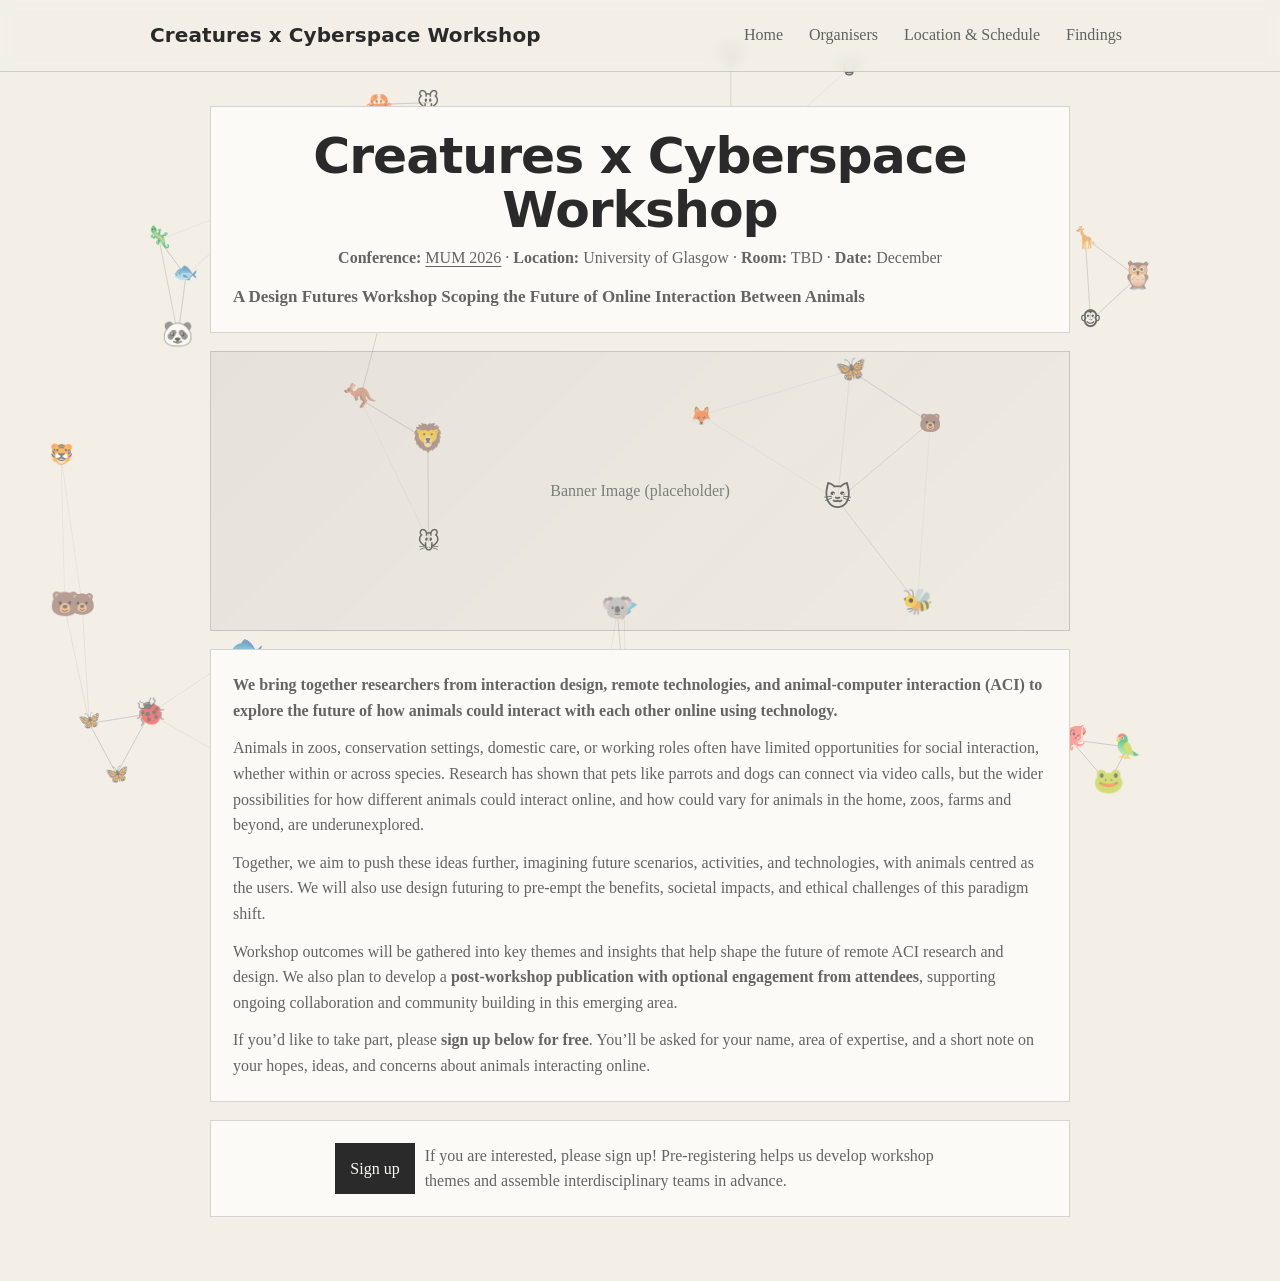
==== index.html @ 77076a43 "adding initial site" ====
<!doctype html>
<html lang="en">
  <head>
    <meta charset="utf-8" />
    <meta name="viewport" content="width=device-width,initial-scale=1" />
    <title>Creatures x Cyberspace Workshop</title>
    <meta
      name="description"
      content="A workshop on scoping the design space of animals interacting together online through remote technologies and animal-computer interaction."
    />
    <link rel="stylesheet" href="./styles.css" />
    <script defer src="./site.js"></script>
  </head>
  <body>
    <a class="skip-link" href="#main">Skip to content</a>

    <header class="site-header">
      <div class="container header-inner">
        <a class="brand" href="./index.html" aria-label="Go to homepage">
          <div class="brand-text">
            <strong>Creatures x Cyberspace Workshop</strong>
          </div>
        </a>

        <nav class="site-nav" aria-label="Primary">
          <a class="nav-link" href="./index.html">Home</a>
          <a class="nav-link" href="./organisers.html">Organisers</a>
          <a class="nav-link" href="./schedule.html">Location &amp; Schedule</a>
          <a class="nav-link" href="./outputs.html">Findings</a>
        </nav>
      </div>
    </header>

    <main id="main" class="container">
      <section class="center-stack" aria-label="Homepage content">
        <div class="paper">
          <h1>Creatures x Cyberspace Workshop</h1>
          <p class="muted" style="text-align: center; margin-top: -6px">
            <strong>Conference:</strong>
            <a href="https://mum-conf.org/2026/" target="_blank" rel="noreferrer"
              >MUM 2026</a
            >
            · <strong>Location:</strong> University of Glasgow ·
            <strong>Room:</strong> TBD · <strong>Date:</strong> December
          </p>
          <p class="lede">
            <strong>
              A Design Futures Workshop Scoping the Future of Online Interaction
              Between Animals
            </strong>
          </p>
          
        </div>

        <div class="paper banner" role="img" aria-label="Banner image placeholder">
          Banner Image (placeholder)
        </div>

        <div class="paper" aria-label="Call for participation">
          <p>
            <strong>
              We bring together researchers from interaction design, remote
              technologies, and animal-computer interaction (ACI) to explore the
              future of how animals could interact with each other online using
              technology.
            </strong>
          </p>
          <p>
            Animals in zoos, conservation settings, domestic care, or working roles
            often have limited opportunities for social interaction, whether within
            or across species. Research has shown that pets like parrots and dogs
            can connect via video calls, but the wider possibilities for
            how different animals could interact online, and how could vary for animals in the home, zoos, farms and beyond, are underunexplored.
          </p>
          <p>
            Together, we aim to push these ideas further, imagining future
            scenarios, activities, and technologies, with animals centred as the users. 
            We will also use design futuring to pre-empt the 
            benefits, societal impacts, and ethical challenges of this paradigm shift.
          </p>
          <p>
            Workshop outcomes will be gathered into key themes and insights that
            help shape the future of remote ACI research and design. We also plan
            to develop a <b>post-workshop publication with optional engagement from attendees</b>,
            supporting ongoing collaboration and community building in this
            emerging area.
          </p>
          <p>
            If you’d like to take part, please <strong>sign up below for free</strong>.
            You’ll be asked for your name, area of expertise, and a short note on
            your hopes, ideas, and concerns about animals interacting online.
          </p>
        </div>

        <div class="paper" aria-label="Signup">
          <div class="stack-actions">
            <a class="btn btn-primary" data-signup-link href="#">Sign up</a>
            <span class="muted" style="max-width: 520px; text-align: left">
              If you are interested, please sign up! Pre-registering helps us develop workshop themes and assemble
              interdisciplinary teams in advance.
            </span>
          </div>
        </div>
      </section>
    </main>
  </body>
</html>
---- styles.css ----
/* Workshop microsite styles (no build step) */

:root {
  --page: #f3efe7; /* warm light grey */
  --paper: #fbfaf7; /* off-white boxes */
  --ink: #2a2a2a; /* dark grey text */
  --muted: rgba(42, 42, 42, 0.72);
  --faint: rgba(42, 42, 42, 0.56);
  --border: rgba(42, 42, 42, 0.18);

  --accent: #2a2a2a;
  --max: 980px;

  --font-body: ui-serif, Georgia, Cambria, "Times New Roman", Times, serif;
  --font-display: "Raleway", ui-sans-serif, system-ui, -apple-system, Segoe UI,
    Roboto, Inter, Helvetica, Arial;
}

/* Load display font */
@import url("https://fonts.googleapis.com/css2?family=Raleway:wght@400;600;700&display=swap");

*,
*::before,
*::after {
  box-sizing: border-box;
}

body {
  margin: 0;
  font-family: var(--font-body);
  line-height: 1.6;
  color: var(--ink);
  background: var(--page);
}

a {
  color: inherit;
  text-decoration-thickness: 1px;
  text-underline-offset: 3px;
}

a:hover {
  text-decoration-thickness: 2px;
}

.skip-link {
  position: absolute;
  left: 12px;
  top: 10px;
  padding: 10px 12px;
  border-radius: 999px;
  background: var(--paper);
  border: 1px solid var(--border);
  transform: translateY(-200%);
  transition: transform 160ms ease;
  z-index: 1000;
}

.skip-link:focus {
  transform: translateY(0);
  outline: none;
}

.container {
  width: min(100% - 40px, var(--max));
  margin-inline: auto;
}

header.site-header {
  position: sticky;
  top: 0;
  z-index: 50;
  backdrop-filter: blur(6px);
  background: rgba(243, 239, 231, 0.82);
  border-bottom: 1px solid var(--border);
}

.header-inner {
  display: flex;
  align-items: center;
  justify-content: space-between;
  gap: 16px;
  padding: 16px 0;
}

.brand {
  display: flex;
  align-items: center;
  gap: 10px;
  text-decoration: none;
}

.brand-text {
  display: block;
}

.brand-text strong {
  font-family: var(--font-display);
  font-weight: 600;
  font-size: 1.25rem;
  letter-spacing: 0.1px;
}

nav.site-nav {
  display: flex;
  align-items: center;
  gap: 10px;
  flex-wrap: wrap;
  justify-content: flex-end;
}

.nav-link {
  padding: 6px 8px;
  text-decoration: none;
  color: var(--muted);
  border-bottom: 1px solid transparent;
}

.nav-link[aria-current="page"] {
  color: var(--ink);
  border-bottom-color: var(--ink);
}

.nav-link:hover {
  color: var(--ink);
  border-bottom-color: rgba(42, 42, 42, 0.5);
}

.btn {
  display: inline-flex;
  align-items: center;
  justify-content: center;
  gap: 10px;
  padding: 12px 14px;
  border-radius: 0;
  border: 1px solid var(--border);
  background: var(--paper);
  color: var(--ink);
  text-decoration: none;
  transition: background 140ms ease, border-color 140ms ease;
}

.btn:hover {
  background: #ffffff;
  border-color: rgba(42, 42, 42, 0.28);
}

.btn:focus-visible,
.nav-link:focus-visible {
  outline: 2px solid rgba(42, 42, 42, 0.65);
  outline-offset: 2px;
}

.btn-primary {
  background: var(--ink);
  color: var(--paper);
  border-color: rgba(42, 42, 42, 0.5);
}

.btn-primary:hover {
  background: #141414;
}

.btn-small {
  padding: 9px 12px;
  font-size: 0.95rem;
}

main {
  padding: 34px 0 64px;
}

h1 {
  margin: 0 0 14px;
  line-height: 1.08;
  font-family: var(--font-display);
  font-weight: 600;
  font-size: clamp(2.1rem, 4.4vw, 3.15rem);
  letter-spacing: -0.02em;
}

.lede {
  margin: 0 0 18px;
  color: var(--muted);
  font-size: 1.06rem;
}

section {
  margin-top: 26px;
}

.section-title {
  font-family: var(--font-display);
  font-size: 1.5rem;
  margin: 0 0 10px;
  letter-spacing: -0.01em;
}

.section-subtitle {
  margin: 0 0 16px;
  color: var(--muted);
}

.grid {
  display: grid;
  grid-template-columns: repeat(12, 1fr);
  gap: 14px;
}

.grid > .card {
  grid-column: span 12;
}

.card {
  padding: 18px;
  border-radius: 0;
  background: var(--paper);
  border: 1px solid var(--border);
}

.card h3 {
  margin: 0 0 8px;
  font-size: 1.08rem;
}

.card p {
  margin: 0;
  color: var(--muted);
}

.callout {
  padding: 18px;
  border-radius: 0;
  border: 1px solid var(--border);
  background: var(--paper);
}

.callout strong {
  color: var(--ink);
}

.two-col {
  display: grid;
  grid-template-columns: 1fr 1fr;
  gap: 14px;
}

.list {
  margin: 0;
  padding-left: 18px;
  color: var(--muted);
}

.list li {
  margin: 8px 0;
}

.muted {
  color: var(--muted);
}

.faint {
  color: var(--faint);
}

.table {
  width: 100%;
  border-collapse: collapse;
  overflow: hidden;
  border-radius: 0;
  border: 1px solid var(--border);
  background: var(--paper);
}

.table th,
.table td {
  text-align: left;
  padding: 12px 12px;
  border-bottom: 1px solid rgba(42, 42, 42, 0.12);
  vertical-align: top;
}

.table th {
  color: var(--ink);
  font-size: 0.95rem;
  background: rgba(42, 42, 42, 0.04);
}

.table td {
  color: var(--muted);
}

.table tr:last-child td {
  border-bottom: none;
}

footer.site-footer {
  padding: 26px 0 40px;
  border-top: 1px solid var(--border);
  background: rgba(243, 239, 231, 0.65);
}

.footer-inner {
  display: flex;
  align-items: flex-start;
  justify-content: space-between;
  gap: 12px;
  flex-wrap: wrap;
}

.footer-inner p {
  margin: 0;
  color: var(--muted);
  font-size: 0.95rem;
}

.footer-links {
  display: flex;
  gap: 10px;
  flex-wrap: wrap;
}

.tag {
  font-size: 0.86rem;
  padding: 6px 10px;
  border-radius: 0;
  border: 1px solid var(--border);
  color: var(--muted);
  text-decoration: none;
}

.tag:hover {
  color: var(--ink);
  background: #ffffff;
}

@media (min-width: 760px) {
  .grid .card.span-6 {
    grid-column: span 6;
  }
  .grid .card.span-4 {
    grid-column: span 4;
  }
  .grid .card.span-8 {
    grid-column: span 8;
  }
}

@media (max-width: 860px) {
  nav.site-nav {
    justify-content: flex-start;
  }
}

@media (max-width: 620px) {
  .two-col {
    grid-template-columns: 1fr;
  }
}

@media (prefers-reduced-motion: reduce) {
  .btn,
  .skip-link {
    transition: none;
  }
}

/* New simplified homepage layout */
.center-stack {
  max-width: 860px;
  margin: 0 auto;
  display: grid;
  gap: 18px;
  text-align: center;
}

.paper {
  background: var(--paper);
  border: 1px solid var(--border);
  border-radius: 0;
  padding: 22px;
}

.paper h2,
.paper h3 {
  margin-top: 0;
}

.banner {
  height: clamp(180px, 28vw, 280px);
  display: grid;
  place-items: center;
  border: 1px solid var(--border);
  background: linear-gradient(135deg, rgba(42, 42, 42, 0.06), rgba(42, 42, 42, 0.02));
  color: var(--faint);
}

.organiser-photo {
  width: 100%;
  height: 100%;
  object-fit: cover;
  display: block;
}

.organiser-photo-frame {
  width: 100%;
  aspect-ratio: 1 / 1;
  max-width: 220px;
  border: 1px solid var(--border);
  background: rgba(42, 42, 42, 0.04);
  margin-bottom: 12px;
  overflow: hidden;
  margin-left: auto;
  margin-right: auto;
}

.organiser-card {
  padding: 12px;
}

.organiser-card h3 {
  font-size: 1rem;
  margin-bottom: 6px;
}

.organiser-card p {
  font-size: 0.95rem;
}

.organiser-card .tag {
  padding: 5px 9px;
}

.paper p {
  text-align: left;
  margin: 0 0 12px;
  color: var(--muted);
}

.paper p:last-child {
  margin-bottom: 0;
}

.stack-actions {
  display: flex;
  justify-content: center;
  gap: 10px;
  flex-wrap: wrap;
}

/* Animal network background canvas */
#network-bg {
  position: fixed;
  inset: 0;
  z-index: -1;
  pointer-events: none;
  opacity: 0.55;
}
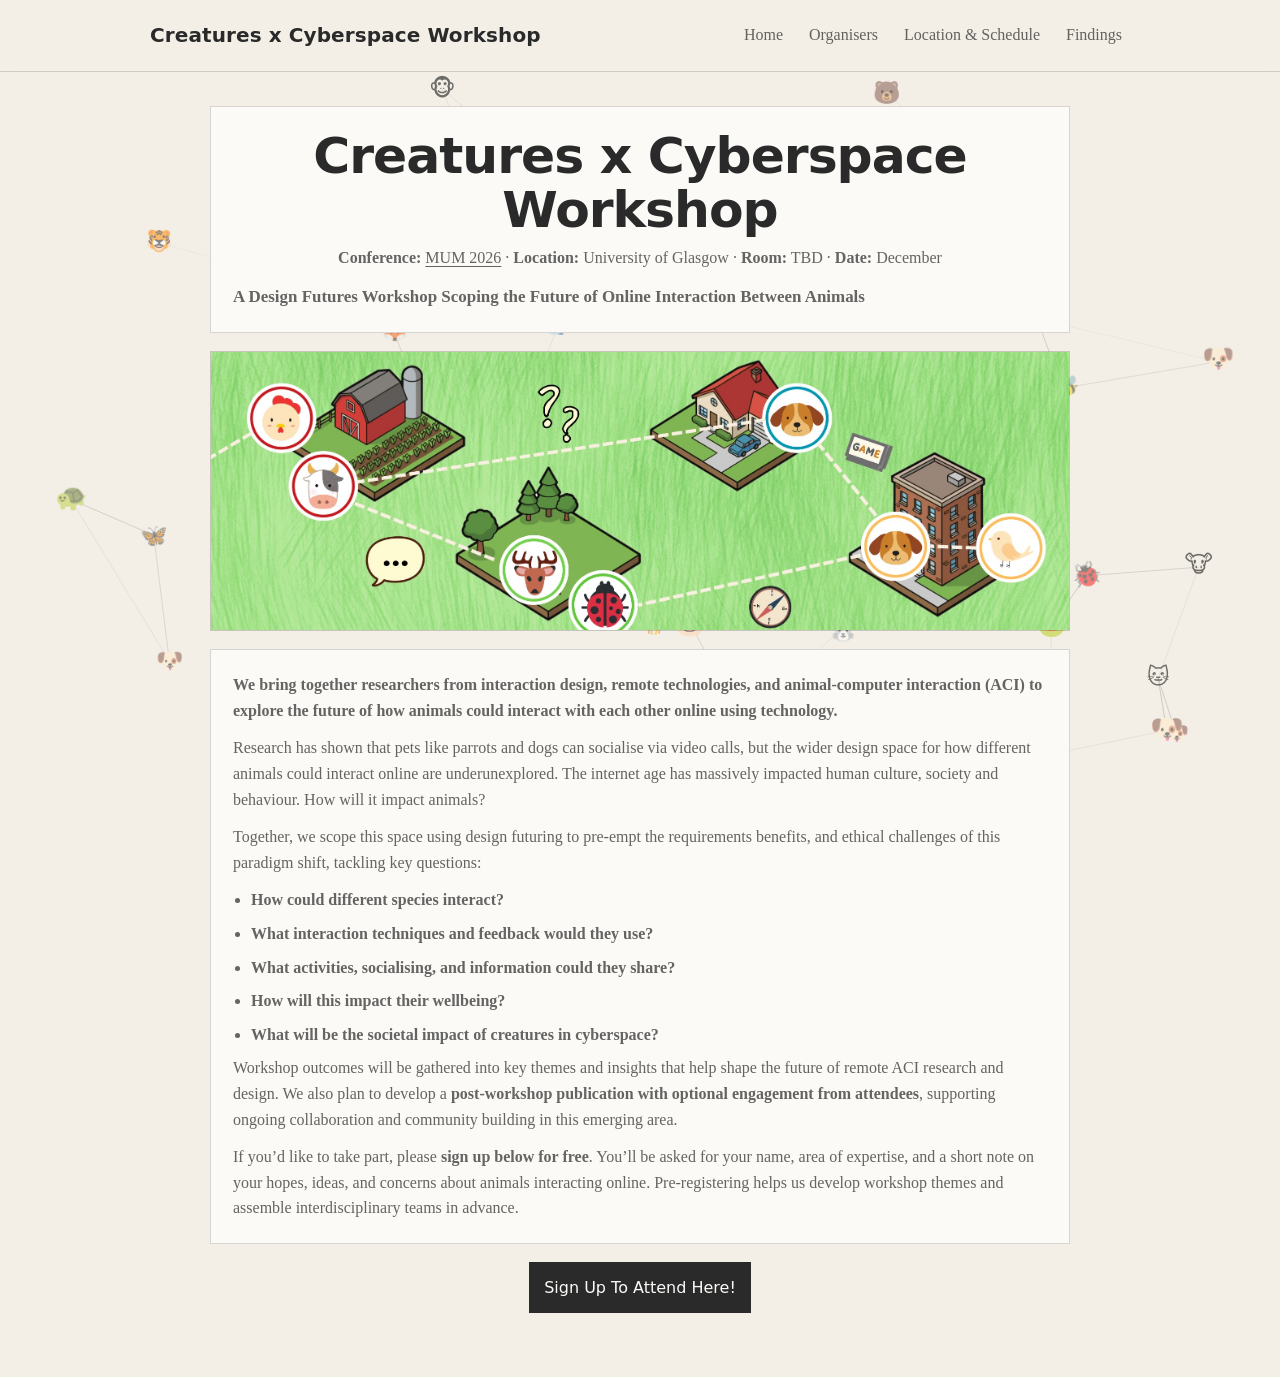
==== commit 49d7458f: "banner, form link, updated text" ====
--- a/index.html
+++ b/index.html
@@ -52,8 +52,14 @@
           
         </div>
 
-        <div class="paper banner" role="img" aria-label="Banner image placeholder">
-          Banner Image (placeholder)
+        <div class="paper banner">
+          <img
+            class="banner-image"
+            src="./media/CxC%20Banner.jpg"
+            alt="Creatures x Cyberspace workshop banner"
+            loading="eager"
+            decoding="async"
+          />
         </div>
 
         <div class="paper" aria-label="Call for participation">
@@ -66,18 +72,22 @@
             </strong>
           </p>
           <p>
-            Animals in zoos, conservation settings, domestic care, or working roles
-            often have limited opportunities for social interaction, whether within
-            or across species. Research has shown that pets like parrots and dogs
-            can connect via video calls, but the wider possibilities for
-            how different animals could interact online, and how could vary for animals in the home, zoos, farms and beyond, are underunexplored.
+            Research has shown that pets like parrots and dogs can socialise via video calls, but the wider design space for
+            how different animals could interact online are underunexplored.
+            The internet age has massively impacted human culture, society and behaviour. How will it impact animals?
           </p>
           <p>
-            Together, we aim to push these ideas further, imagining future
-            scenarios, activities, and technologies, with animals centred as the users. 
-            We will also use design futuring to pre-empt the 
-            benefits, societal impacts, and ethical challenges of this paradigm shift.
+            Together, we scope this  space using design futuring to pre-empt the requirements
+            benefits, and ethical challenges of this paradigm shift, tackling key questions:
           </p>
+
+          <ul class="list">
+            <li>How could different species interact?</li>
+            <li>What interaction techniques and feedback would they use?</li>
+            <li>What activities, socialising, and information could they share?</li>
+            <li>How will this impact their wellbeing?</li>
+            <li>What will be the societal impact of creatures in cyberspace?</li>
+          </ul>
           <p>
             Workshop outcomes will be gathered into key themes and insights that
             help shape the future of remote ACI research and design. We also plan
@@ -88,19 +98,21 @@
           <p>
             If you’d like to take part, please <strong>sign up below for free</strong>.
             You’ll be asked for your name, area of expertise, and a short note on
-            your hopes, ideas, and concerns about animals interacting online.
+            your hopes, ideas, and concerns about animals interacting online. Pre-registering 
+            helps us develop workshop themes and assemble interdisciplinary teams in advance.
           </p>
         </div>
 
-        <div class="paper" aria-label="Signup">
-          <div class="stack-actions">
-            <a class="btn btn-primary" data-signup-link href="#">Sign up</a>
-            <span class="muted" style="max-width: 520px; text-align: left">
-              If you are interested, please sign up! Pre-registering helps us develop workshop themes and assemble
-              interdisciplinary teams in advance.
-            </span>
-          </div>
-        </div>
+
+            <a
+              class="btn btn-primary"
+              data-signup-link
+              href="https://docs.google.com/forms/d/e/1FAIpQLSeMGYl7zShqS2wK8KQbgLxn_6QZ76BqxhCKkeny4cI92czZ3A/viewform?usp=sharing&amp;ouid=118127600199843286922"
+              target="_blank"
+              rel="noreferrer"
+              >Sign Up To Attend Here!</a
+            >
+
       </section>
     </main>
   </body>
--- a/styles.css
+++ b/styles.css
@@ -161,6 +161,14 @@
   background: #141414;
 }
 
+/* Homepage signup: Raleway + shrink-to-text inside centered grid column */
+[data-signup-link] {
+  font-family: var(--font-display);
+  width: fit-content;
+  max-width: 100%;
+  justify-self: center;
+}
+
 .btn-small {
   padding: 9px 12px;
   font-size: 0.95rem;
@@ -249,6 +257,8 @@
   margin: 0;
   padding-left: 18px;
   color: var(--muted);
+  text-align: left;
+  font-weight: 600;
 }
 
 .list li {
@@ -388,11 +398,17 @@
 
 .banner {
   height: clamp(180px, 28vw, 280px);
-  display: grid;
-  place-items: center;
-  border: 1px solid var(--border);
-  background: linear-gradient(135deg, rgba(42, 42, 42, 0.06), rgba(42, 42, 42, 0.02));
-  color: var(--faint);
+  border: 1px solid var(--border);
+  padding: 0;
+  overflow: hidden;
+  background: rgba(42, 42, 42, 0.04);
+}
+
+.banner-image {
+  width: 100%;
+  height: 100%;
+  object-fit: cover;
+  display: block;
 }
 
 .organiser-photo {
@@ -435,6 +451,10 @@
   text-align: left;
   margin: 0 0 12px;
   color: var(--muted);
+}
+
+.paper[aria-label="Call for participation"] {
+  text-align: left;
 }
 
 .paper p:last-child {
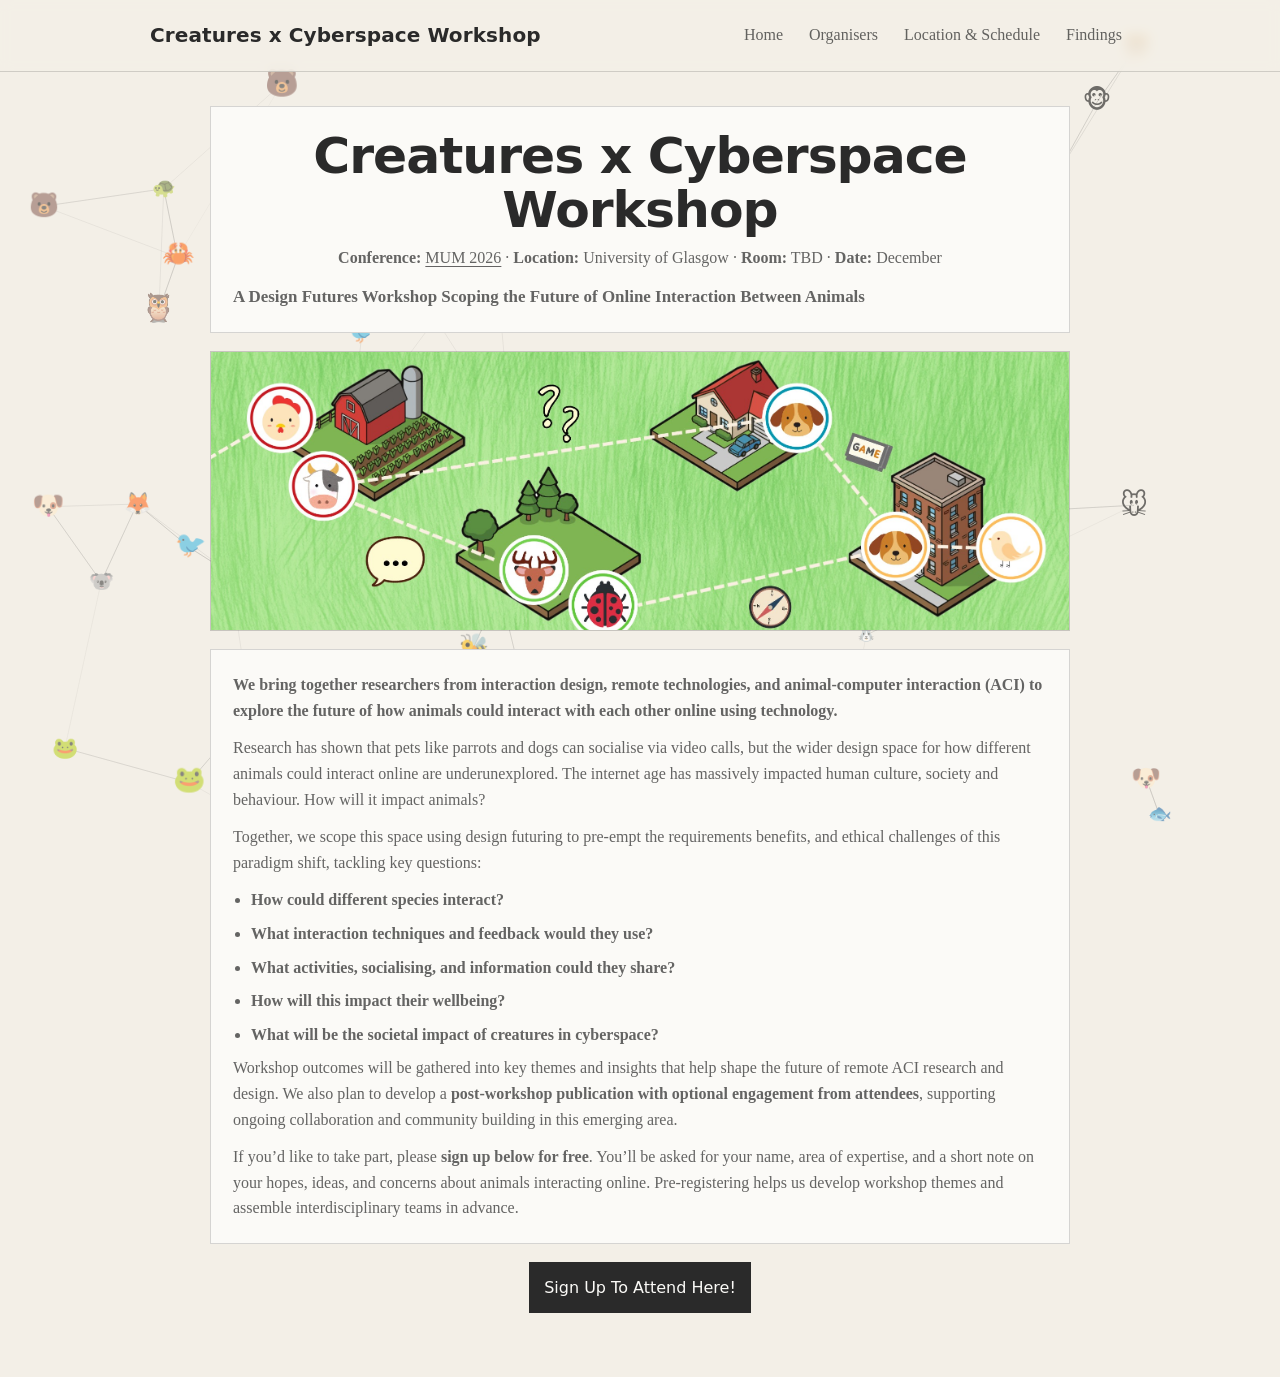
==== commit 81e16150: "formatting issues" ====
--- a/index.html
+++ b/index.html
@@ -8,8 +8,8 @@
       name="description"
       content="A workshop on scoping the design space of animals interacting together online through remote technologies and animal-computer interaction."
     />
-    <link rel="stylesheet" href="./styles.css" />
-    <script defer src="./site.js"></script>
+    <link rel="stylesheet" href="./styles.css?v=2026-04-30" />
+    <script defer src="./site.js?v=2026-04-30"></script>
   </head>
   <body>
     <a class="skip-link" href="#main">Skip to content</a>
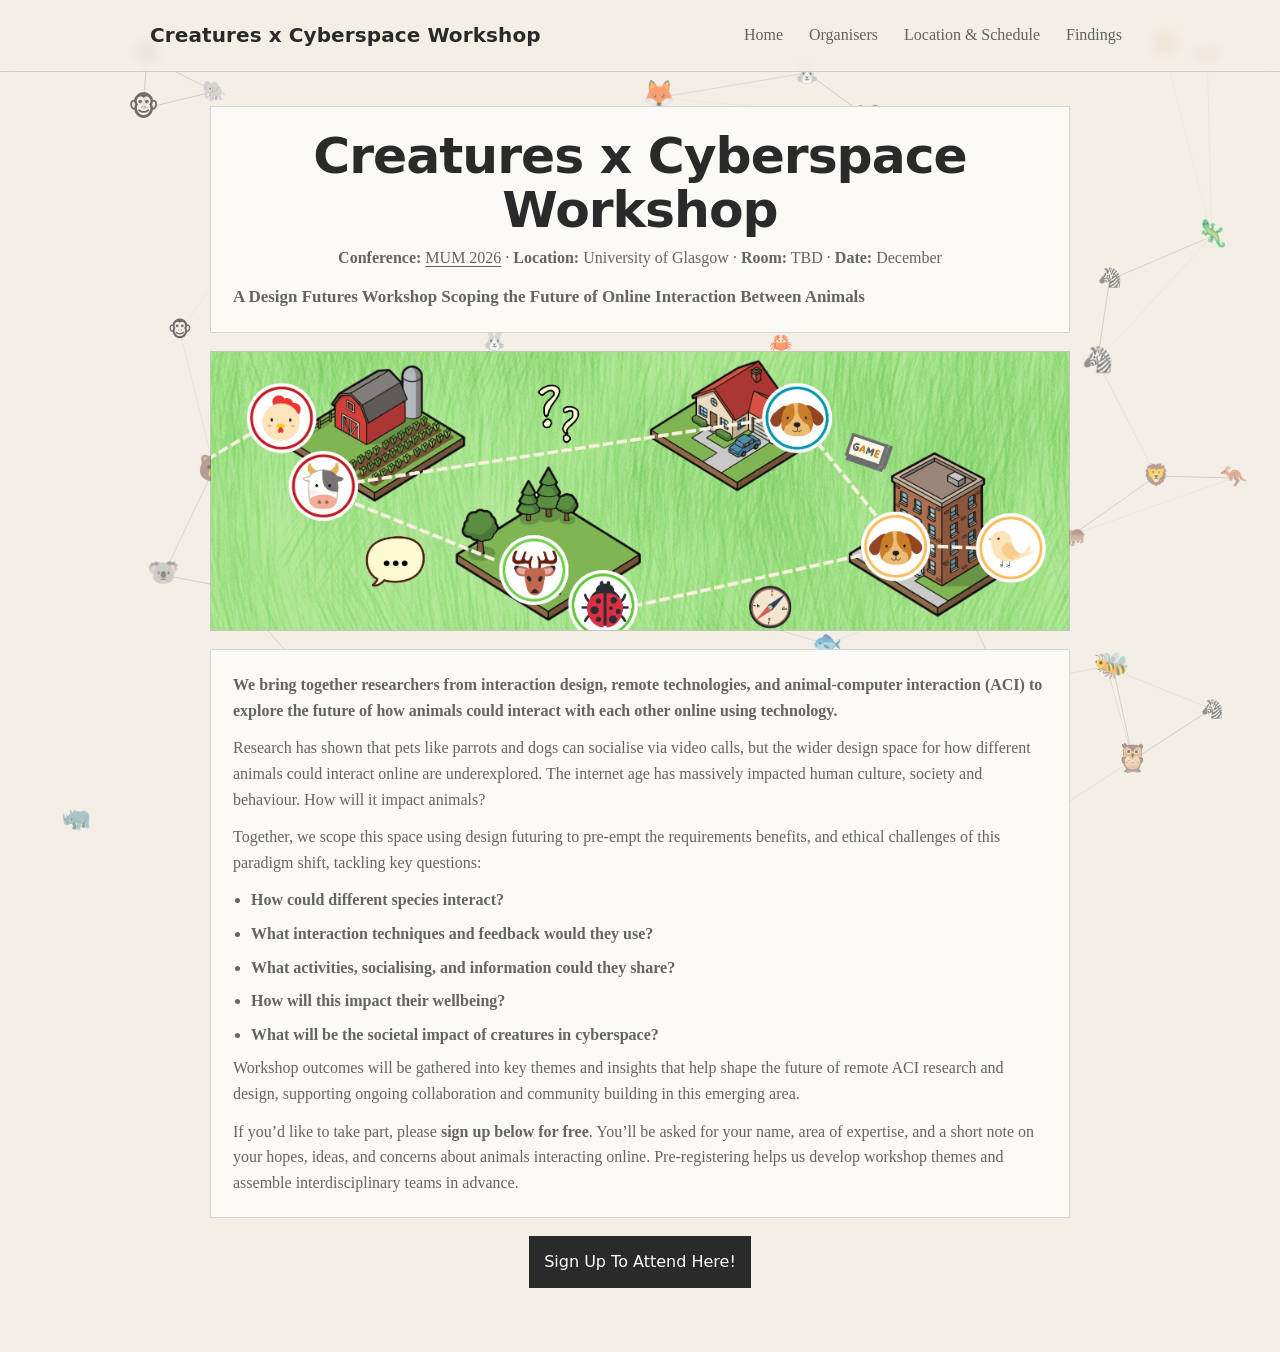
==== commit c02cc82b: "Update index.html" ====
--- a/index.html
+++ b/index.html
@@ -73,7 +73,7 @@
           </p>
           <p>
             Research has shown that pets like parrots and dogs can socialise via video calls, but the wider design space for
-            how different animals could interact online are underunexplored.
+            how different animals could interact online are underexplored.
             The internet age has massively impacted human culture, society and behaviour. How will it impact animals?
           </p>
           <p>
@@ -89,11 +89,9 @@
             <li>What will be the societal impact of creatures in cyberspace?</li>
           </ul>
           <p>
-            Workshop outcomes will be gathered into key themes and insights that
-            help shape the future of remote ACI research and design. We also plan
-            to develop a <b>post-workshop publication with optional engagement from attendees</b>,
-            supporting ongoing collaboration and community building in this
-            emerging area.
+            Workshop outcomes will be gathered into key themes and insights that help shape the 
+            future of remote ACI research and design, supporting ongoing collaboration and community 
+            building in this emerging area.
           </p>
           <p>
             If you’d like to take part, please <strong>sign up below for free</strong>.
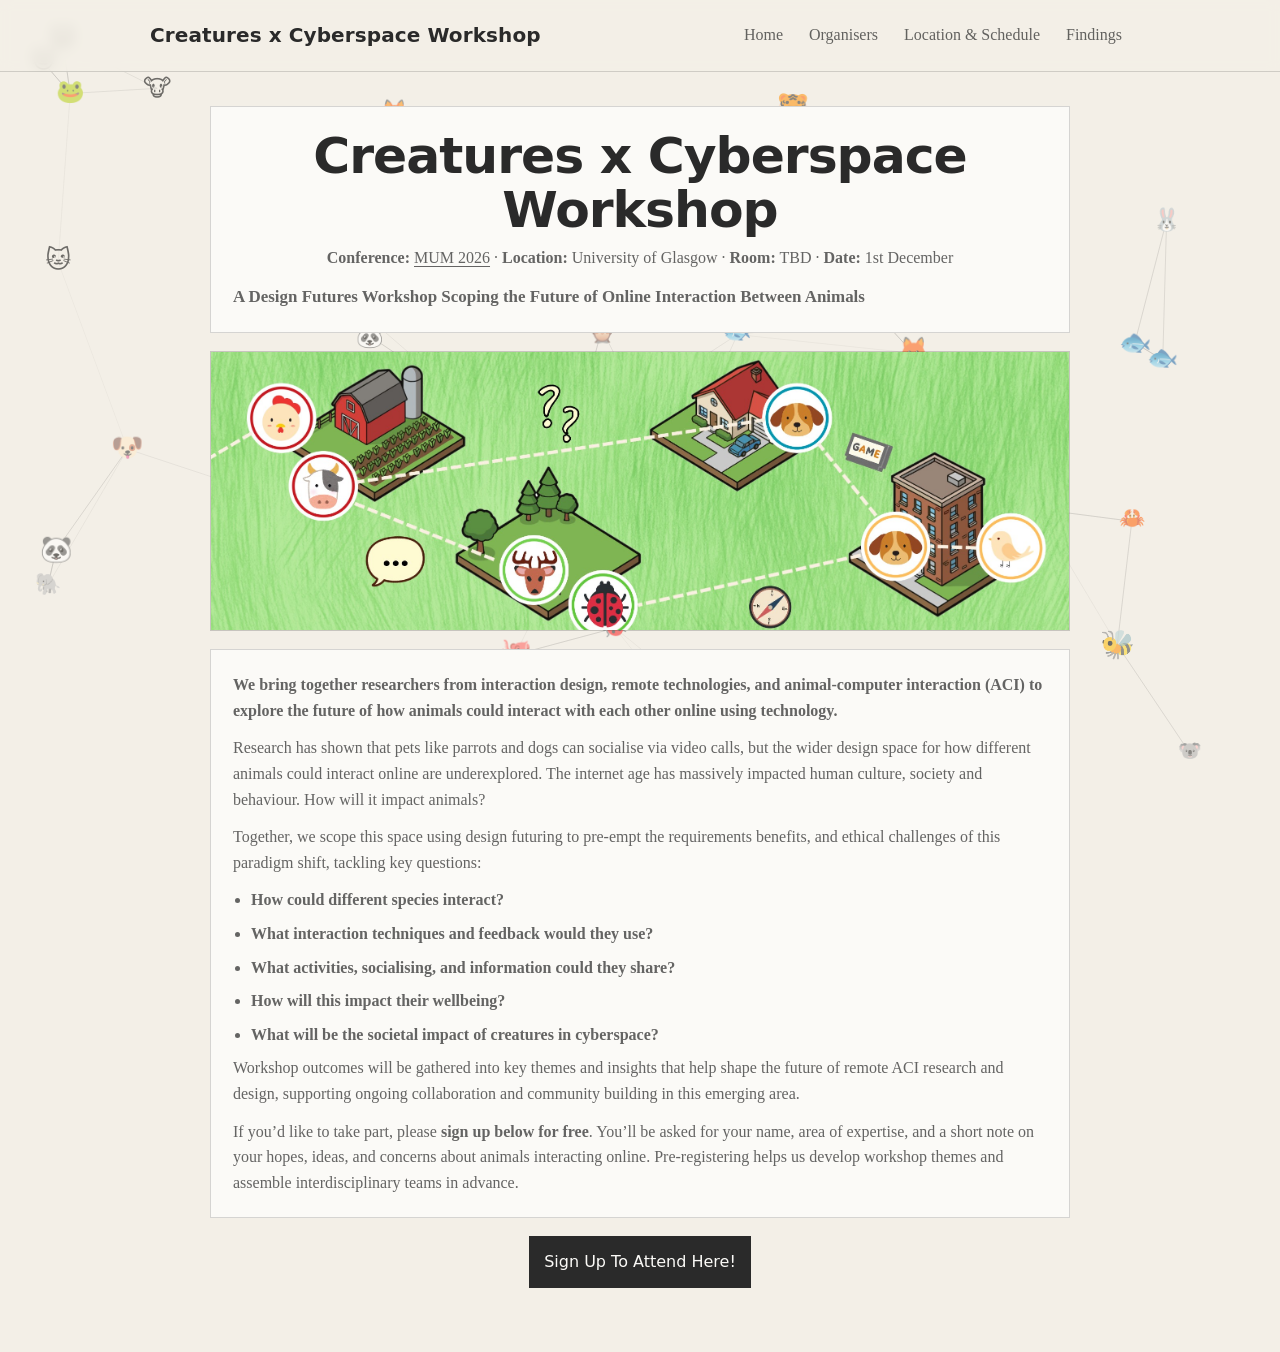
==== commit 7287724c: "Update index.html" ====
--- a/index.html
+++ b/index.html
@@ -41,7 +41,7 @@
               >MUM 2026</a
             >
             · <strong>Location:</strong> University of Glasgow ·
-            <strong>Room:</strong> TBD · <strong>Date:</strong> December
+            <strong>Room:</strong> TBD · <strong>Date:</strong> 1st December
           </p>
           <p class="lede">
             <strong>
--- a/styles.css
+++ b/styles.css
@@ -1,4 +1,3 @@
-/* Workshop microsite styles (no build step) */
 
 :root {
   --page: #f3efe7; /* warm light grey */
